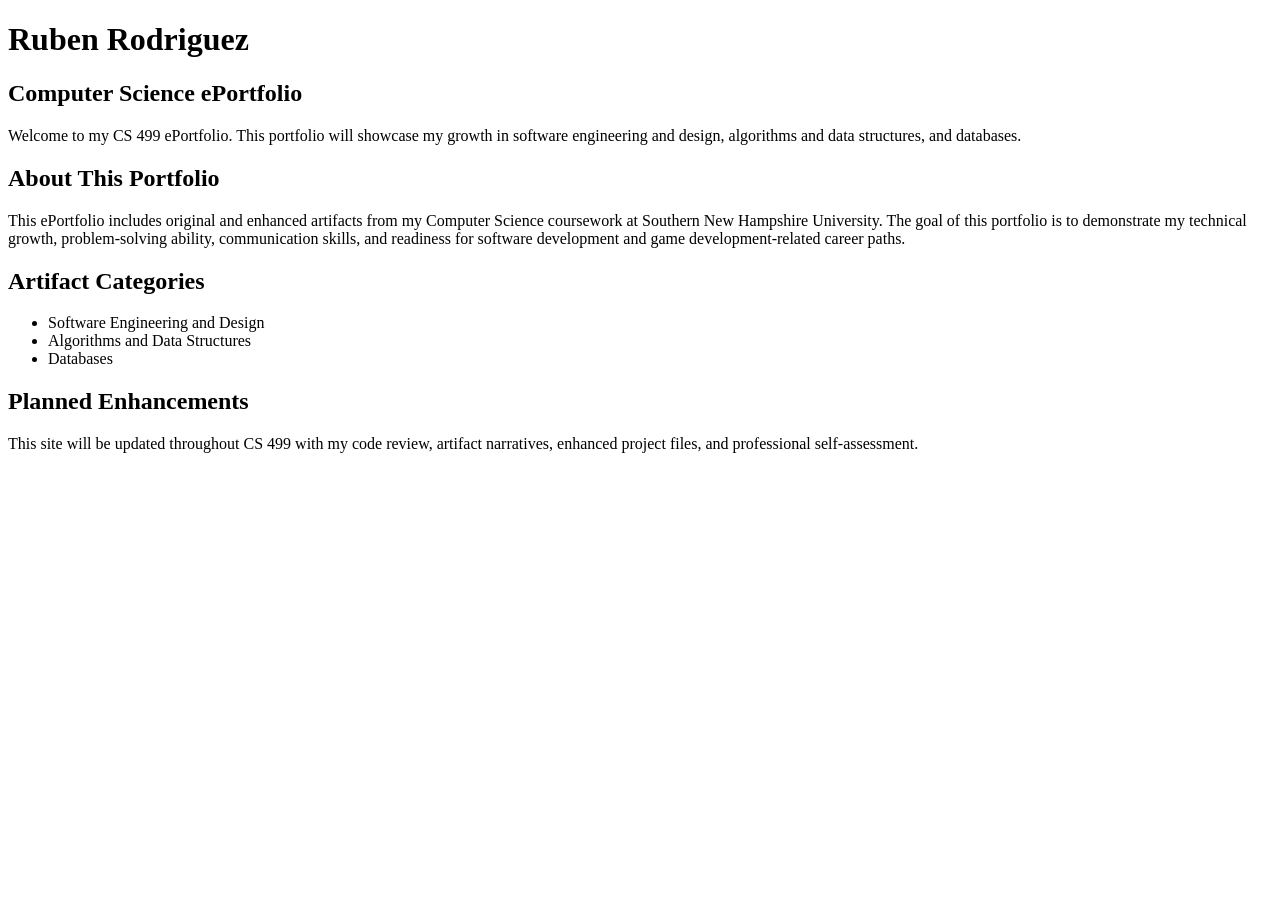
==== index.html @ 310e9d64 "Create index.html for my ePortfolio This HTML file serves as an ePortfolio, showcasing my growth in " ====
<!DOCTYPE html>
<html lang="en">
<head>
  <meta charset="UTF-8">
  <meta name="viewport" content="width=device-width, initial-scale=1.0">
  <title>Ruben Rodriguez | Computer Science ePortfolio</title>
</head>
<body>
  <header>
    <h1>Ruben Rodriguez</h1>
    <h2>Computer Science ePortfolio</h2>
    <p>
      Welcome to my CS 499 ePortfolio. This portfolio will showcase my growth in
      software engineering and design, algorithms and data structures, and databases.
    </p>
  </header>

  <main>
    <section>
      <h2>About This Portfolio</h2>
      <p>
        This ePortfolio includes original and enhanced artifacts from my Computer Science
        coursework at Southern New Hampshire University. The goal of this portfolio is to
        demonstrate my technical growth, problem-solving ability, communication skills,
        and readiness for software development and game development-related career paths.
      </p>
    </section>

    <section>
      <h2>Artifact Categories</h2>
      <ul>
        <li>Software Engineering and Design</li>
        <li>Algorithms and Data Structures</li>
        <li>Databases</li>
      </ul>
    </section>

    <section>
      <h2>Planned Enhancements</h2>
      <p>
        This site will be updated throughout CS 499 with my code review, artifact narratives,
        enhanced project files, and professional self-assessment.
      </p>
    </section>
  </main>
</body>
</html>
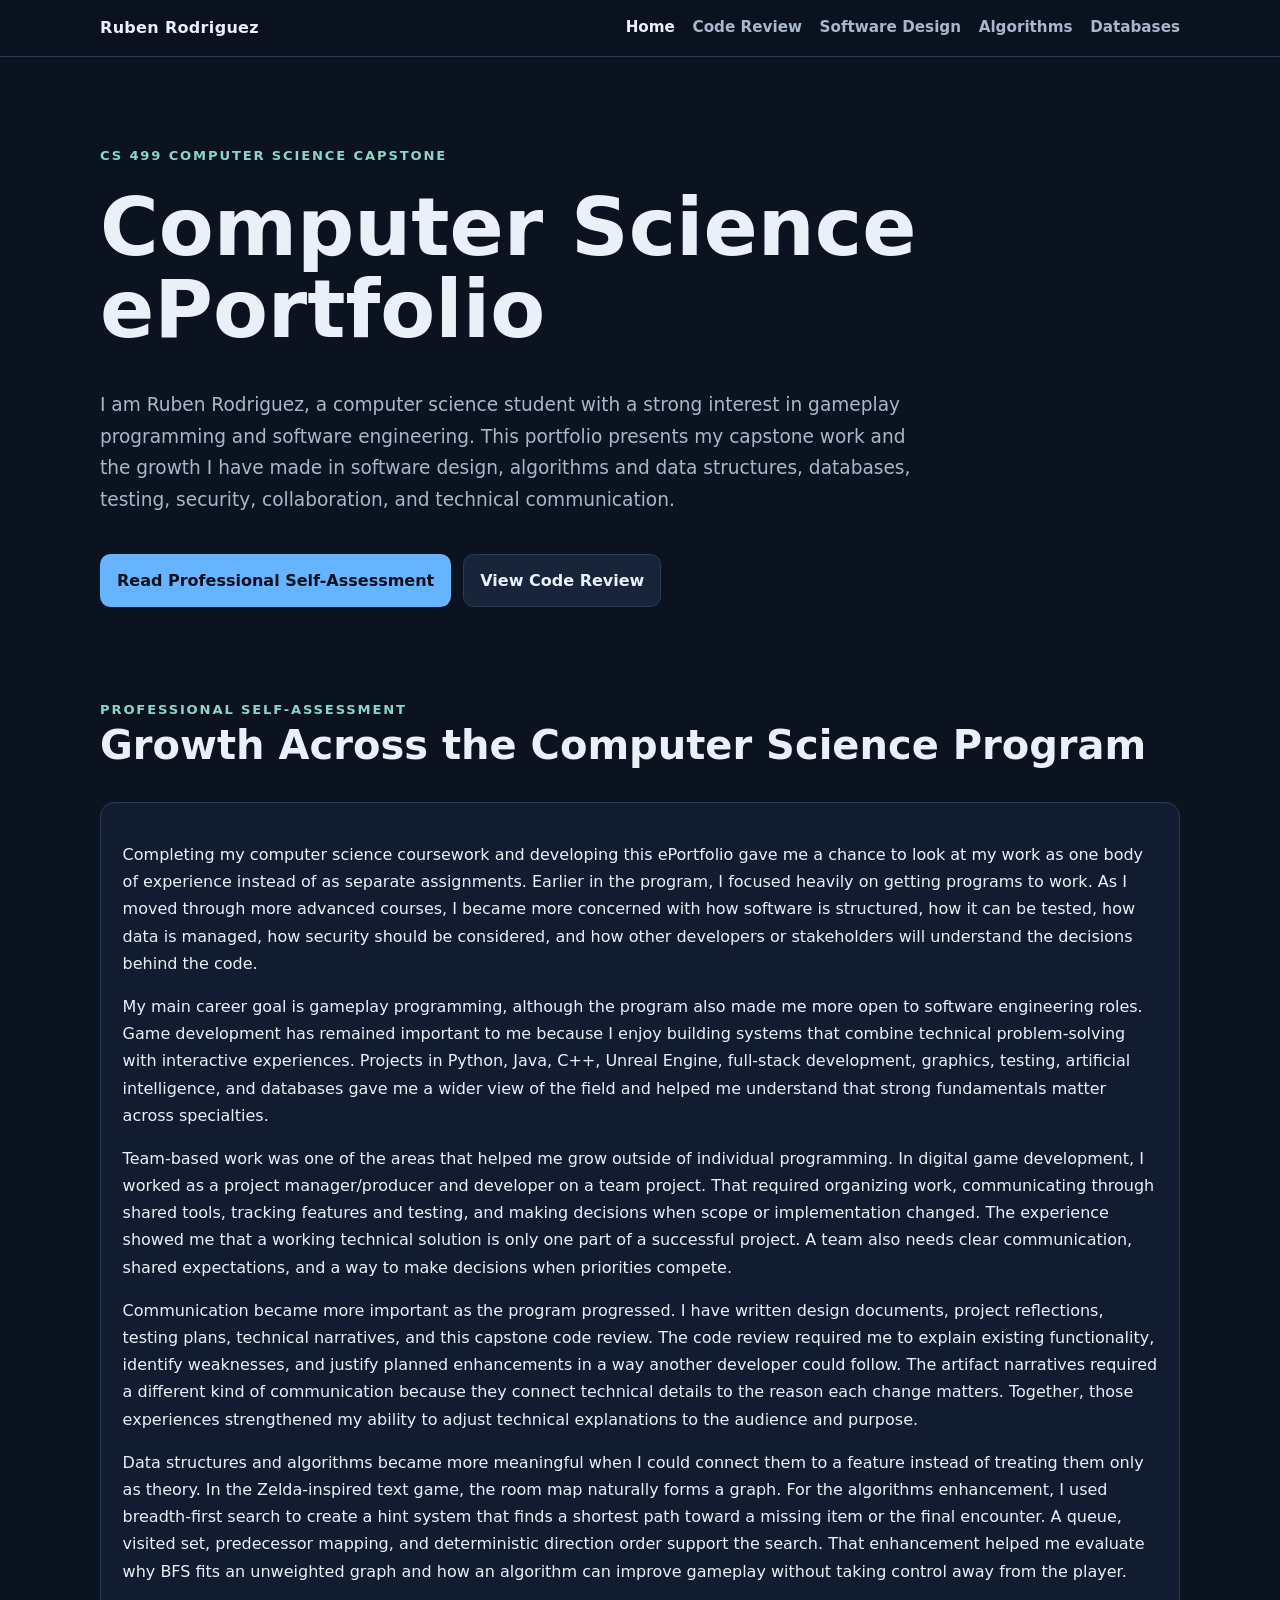
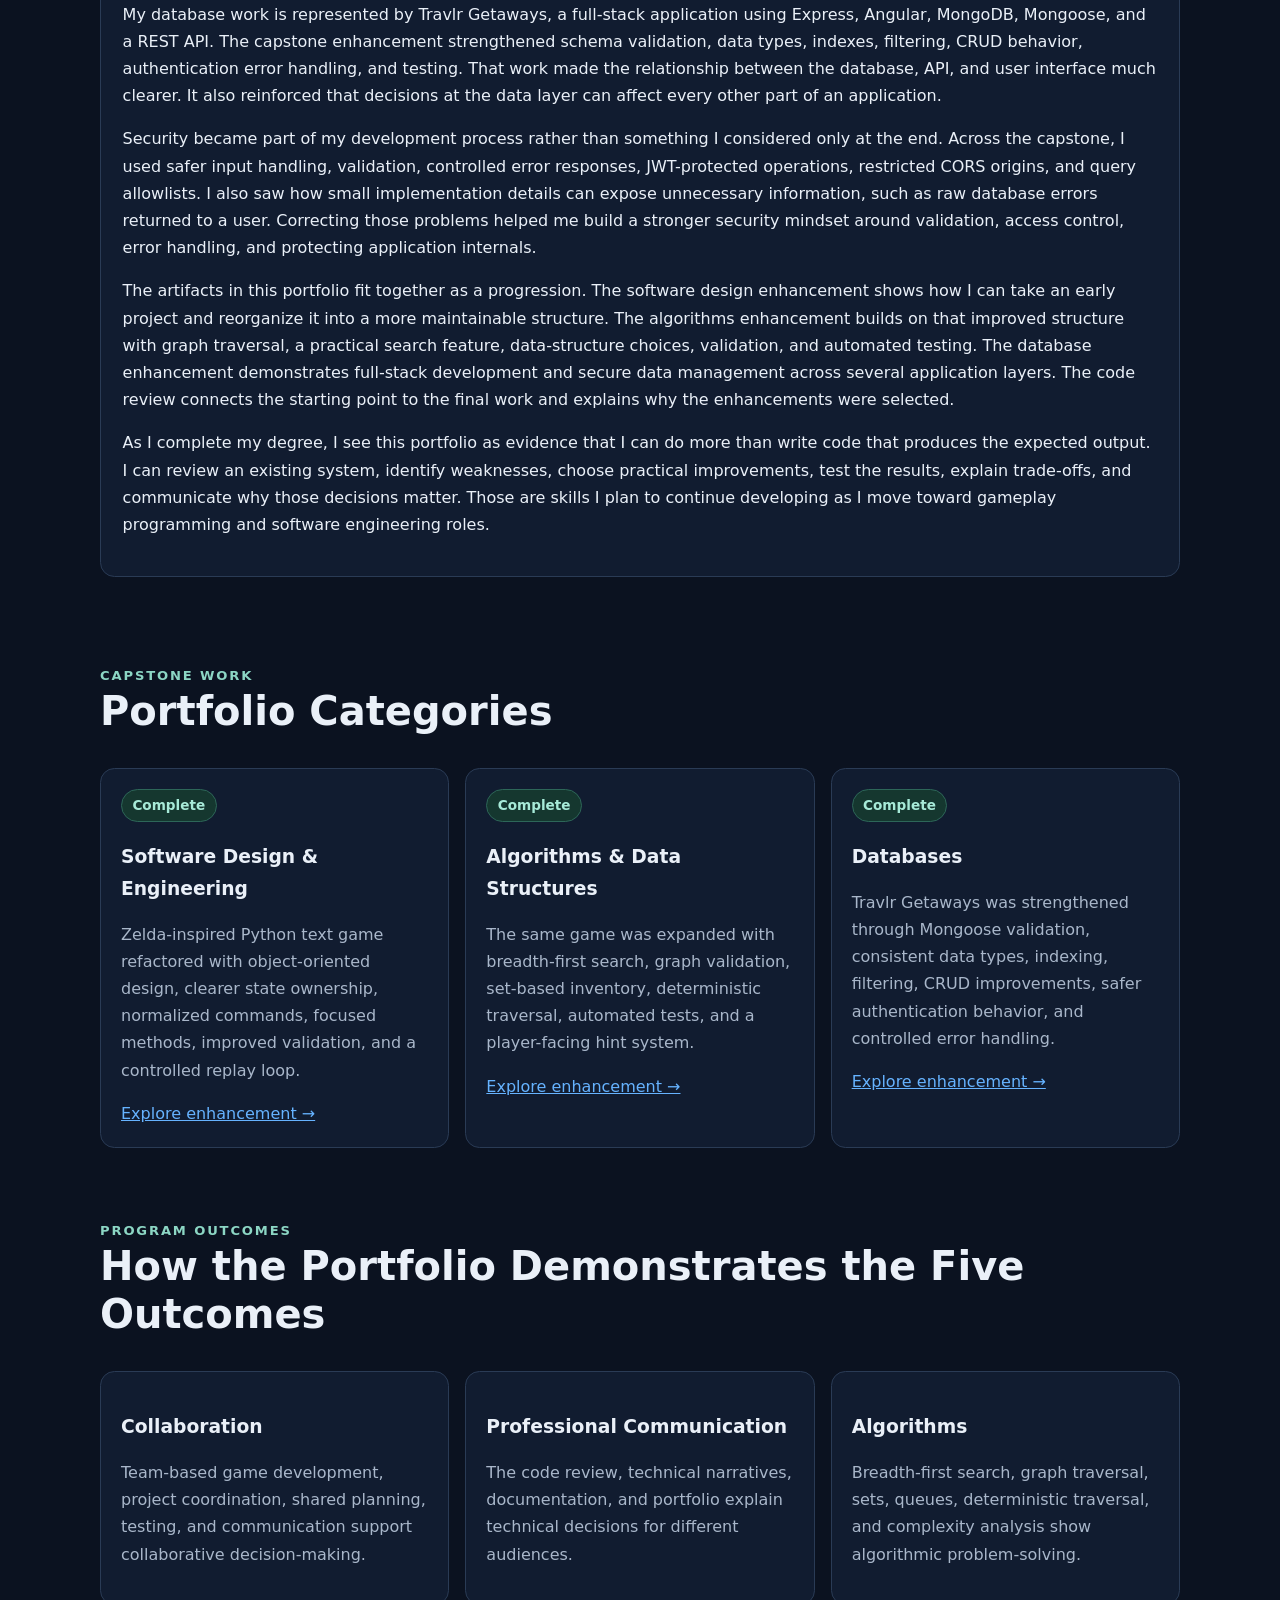
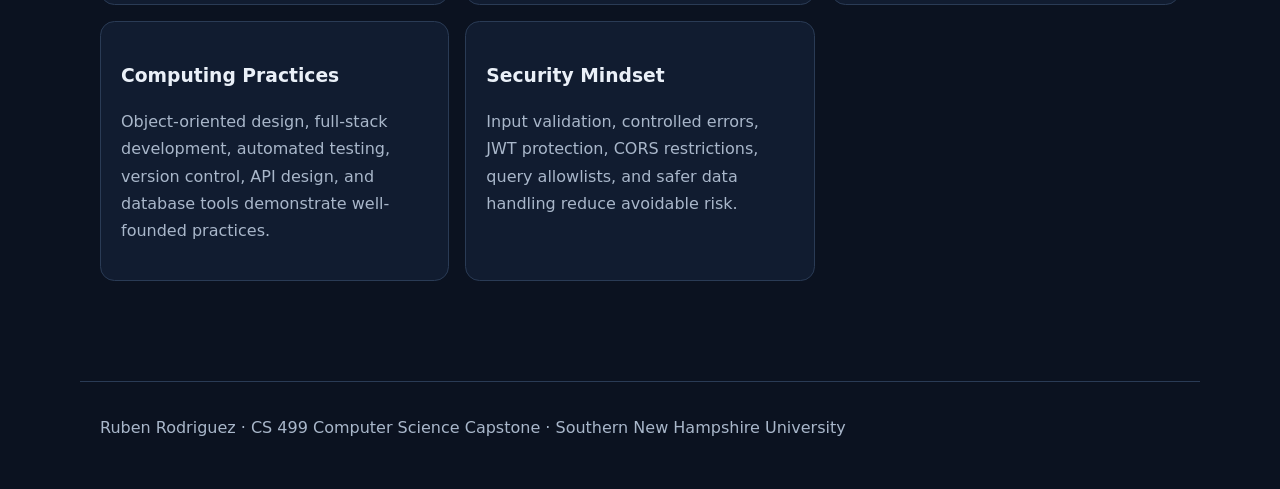
==== commit ea618ae4: "Build complete CS 499 ePortfolio homepage" ====
--- a/index.html
+++ b/index.html
@@ -1,47 +1,89 @@
-<!DOCTYPE html>
+<!doctype html>
 <html lang="en">
 <head>
-  <meta charset="UTF-8">
-  <meta name="viewport" content="width=device-width, initial-scale=1.0">
-  <title>Ruben Rodriguez | Computer Science ePortfolio</title>
+  <meta charset="utf-8">
+  <meta name="viewport" content="width=device-width, initial-scale=1">
+  <meta name="description" content="Ruben Rodriguez CS 499 Computer Science Capstone ePortfolio">
+  <title>Ruben Rodriguez | CS 499 ePortfolio</title>
+  <link rel="stylesheet" href="styles.css">
 </head>
 <body>
-  <header>
-    <h1>Ruben Rodriguez</h1>
-    <h2>Computer Science ePortfolio</h2>
-    <p>
-      Welcome to my CS 499 ePortfolio. This portfolio will showcase my growth in
-      software engineering and design, algorithms and data structures, and databases.
-    </p>
-  </header>
+<header class="site-header">
+  <nav class="nav">
+    <a class="brand" href="index.html">Ruben Rodriguez</a>
+    <div class="nav-links">
+      <a class="active" href="index.html">Home</a>
+      <a href="code-review.html">Code Review</a>
+      <a href="software-design.html">Software Design</a>
+      <a href="algorithms.html">Algorithms</a>
+      <a href="databases.html">Databases</a>
+    </div>
+  </nav>
+</header>
+<main>
+  <section class="hero">
+    <div class="eyebrow">CS 499 Computer Science Capstone</div>
+    <h1>Computer Science ePortfolio</h1>
+    <p class="lead">I am Ruben Rodriguez, a computer science student with a strong interest in gameplay programming and software engineering. This portfolio presents my capstone work and the growth I have made in software design, algorithms and data structures, databases, testing, security, collaboration, and technical communication.</p>
+    <div class="actions">
+      <a class="button primary" href="#self-assessment">Read Professional Self-Assessment</a>
+      <a class="button" href="code-review.html">View Code Review</a>
+    </div>
+  </section>
 
-  <main>
-    <section>
-      <h2>About This Portfolio</h2>
-      <p>
-        This ePortfolio includes original and enhanced artifacts from my Computer Science
-        coursework at Southern New Hampshire University. The goal of this portfolio is to
-        demonstrate my technical growth, problem-solving ability, communication skills,
-        and readiness for software development and game development-related career paths.
-      </p>
-    </section>
+  <section id="self-assessment">
+    <div class="eyebrow">Professional Self-Assessment</div>
+    <h2>Growth Across the Computer Science Program</h2>
+    <div class="content-block">
+      <p>Completing my computer science coursework and developing this ePortfolio gave me a chance to look at my work as one body of experience instead of as separate assignments. Earlier in the program, I focused heavily on getting programs to work. As I moved through more advanced courses, I became more concerned with how software is structured, how it can be tested, how data is managed, how security should be considered, and how other developers or stakeholders will understand the decisions behind the code.</p>
+      <p>My main career goal is gameplay programming, although the program also made me more open to software engineering roles. Game development has remained important to me because I enjoy building systems that combine technical problem-solving with interactive experiences. Projects in Python, Java, C++, Unreal Engine, full-stack development, graphics, testing, artificial intelligence, and databases gave me a wider view of the field and helped me understand that strong fundamentals matter across specialties.</p>
+      <p>Team-based work was one of the areas that helped me grow outside of individual programming. In digital game development, I worked as a project manager/producer and developer on a team project. That required organizing work, communicating through shared tools, tracking features and testing, and making decisions when scope or implementation changed. The experience showed me that a working technical solution is only one part of a successful project. A team also needs clear communication, shared expectations, and a way to make decisions when priorities compete.</p>
+      <p>Communication became more important as the program progressed. I have written design documents, project reflections, testing plans, technical narratives, and this capstone code review. The code review required me to explain existing functionality, identify weaknesses, and justify planned enhancements in a way another developer could follow. The artifact narratives required a different kind of communication because they connect technical details to the reason each change matters. Together, those experiences strengthened my ability to adjust technical explanations to the audience and purpose.</p>
+      <p>Data structures and algorithms became more meaningful when I could connect them to a feature instead of treating them only as theory. In the Zelda-inspired text game, the room map naturally forms a graph. For the algorithms enhancement, I used breadth-first search to create a hint system that finds a shortest path toward a missing item or the final encounter. A queue, visited set, predecessor mapping, and deterministic direction order support the search. That enhancement helped me evaluate why BFS fits an unweighted graph and how an algorithm can improve gameplay without taking control away from the player.</p>
+      <p>My database work is represented by Travlr Getaways, a full-stack application using Express, Angular, MongoDB, Mongoose, and a REST API. The capstone enhancement strengthened schema validation, data types, indexes, filtering, CRUD behavior, authentication error handling, and testing. That work made the relationship between the database, API, and user interface much clearer. It also reinforced that decisions at the data layer can affect every other part of an application.</p>
+      <p>Security became part of my development process rather than something I considered only at the end. Across the capstone, I used safer input handling, validation, controlled error responses, JWT-protected operations, restricted CORS origins, and query allowlists. I also saw how small implementation details can expose unnecessary information, such as raw database errors returned to a user. Correcting those problems helped me build a stronger security mindset around validation, access control, error handling, and protecting application internals.</p>
+      <p>The artifacts in this portfolio fit together as a progression. The software design enhancement shows how I can take an early project and reorganize it into a more maintainable structure. The algorithms enhancement builds on that improved structure with graph traversal, a practical search feature, data-structure choices, validation, and automated testing. The database enhancement demonstrates full-stack development and secure data management across several application layers. The code review connects the starting point to the final work and explains why the enhancements were selected.</p>
+      <p>As I complete my degree, I see this portfolio as evidence that I can do more than write code that produces the expected output. I can review an existing system, identify weaknesses, choose practical improvements, test the results, explain trade-offs, and communicate why those decisions matter. Those are skills I plan to continue developing as I move toward gameplay programming and software engineering roles.</p>
+    </div>
+  </section>
 
-    <section>
-      <h2>Artifact Categories</h2>
-      <ul>
-        <li>Software Engineering and Design</li>
-        <li>Algorithms and Data Structures</li>
-        <li>Databases</li>
-      </ul>
-    </section>
+  <section>
+    <div class="eyebrow">Capstone Work</div>
+    <h2>Portfolio Categories</h2>
+    <div class="card-grid">
+      <article class="card">
+        <span class="status">Complete</span>
+        <h3>Software Design &amp; Engineering</h3>
+        <p>Zelda-inspired Python text game refactored with object-oriented design, clearer state ownership, normalized commands, focused methods, improved validation, and a controlled replay loop.</p>
+        <a href="software-design.html">Explore enhancement →</a>
+      </article>
+      <article class="card">
+        <span class="status">Complete</span>
+        <h3>Algorithms &amp; Data Structures</h3>
+        <p>The same game was expanded with breadth-first search, graph validation, set-based inventory, deterministic traversal, automated tests, and a player-facing hint system.</p>
+        <a href="algorithms.html">Explore enhancement →</a>
+      </article>
+      <article class="card">
+        <span class="status">Complete</span>
+        <h3>Databases</h3>
+        <p>Travlr Getaways was strengthened through Mongoose validation, consistent data types, indexing, filtering, CRUD improvements, safer authentication behavior, and controlled error handling.</p>
+        <a href="databases.html">Explore enhancement →</a>
+      </article>
+    </div>
+  </section>
 
-    <section>
-      <h2>Planned Enhancements</h2>
-      <p>
-        This site will be updated throughout CS 499 with my code review, artifact narratives,
-        enhanced project files, and professional self-assessment.
-      </p>
-    </section>
-  </main>
+  <section>
+    <div class="eyebrow">Program Outcomes</div>
+    <h2>How the Portfolio Demonstrates the Five Outcomes</h2>
+    <div class="card-grid">
+      <article class="card"><h3>Collaboration</h3><p>Team-based game development, project coordination, shared planning, testing, and communication support collaborative decision-making.</p></article>
+      <article class="card"><h3>Professional Communication</h3><p>The code review, technical narratives, documentation, and portfolio explain technical decisions for different audiences.</p></article>
+      <article class="card"><h3>Algorithms</h3><p>Breadth-first search, graph traversal, sets, queues, deterministic traversal, and complexity analysis show algorithmic problem-solving.</p></article>
+      <article class="card"><h3>Computing Practices</h3><p>Object-oriented design, full-stack development, automated testing, version control, API design, and database tools demonstrate well-founded practices.</p></article>
+      <article class="card"><h3>Security Mindset</h3><p>Input validation, controlled errors, JWT protection, CORS restrictions, query allowlists, and safer data handling reduce avoidable risk.</p></article>
+    </div>
+  </section>
+</main>
+<footer>Ruben Rodriguez · CS 499 Computer Science Capstone · Southern New Hampshire University</footer>
 </body>
-</html>
+</html>
--- a/styles.css
+++ b/styles.css
@@ -0,0 +1,49 @@
+:root {
+  --bg: #0b1220;
+  --surface: #111c30;
+  --surface-2: #17243a;
+  --text: #eaf0f8;
+  --muted: #a9b7ca;
+  --accent: #66b3ff;
+  --accent-2: #8cd6c4;
+  --border: #2a3b55;
+  --max: 1120px;
+}
+* { box-sizing: border-box; }
+html { scroll-behavior: smooth; }
+body { margin: 0; font-family: Inter, ui-sans-serif, system-ui, -apple-system, BlinkMacSystemFont, "Segoe UI", sans-serif; background: var(--bg); color: var(--text); line-height: 1.7; }
+a { color: var(--accent); }
+a:hover { color: #9bd0ff; }
+.site-header { position: sticky; top: 0; z-index: 10; background: rgba(11,18,32,.95); border-bottom: 1px solid var(--border); backdrop-filter: blur(10px); }
+.nav { max-width: var(--max); margin: auto; display: flex; align-items: center; justify-content: space-between; gap: 1rem; padding: .9rem 1.25rem; }
+.brand { color: var(--text); text-decoration: none; font-weight: 800; letter-spacing: .02em; }
+.nav-links { display: flex; flex-wrap: wrap; gap: .75rem 1.1rem; }
+.nav-links a { text-decoration: none; color: var(--muted); font-weight: 650; font-size: .95rem; }
+.nav-links a:hover, .nav-links a.active { color: var(--text); }
+main { max-width: var(--max); margin: auto; padding: 0 1.25rem 4rem; }
+.hero { padding: 5.5rem 0 3.5rem; display: grid; gap: 1.25rem; }
+.eyebrow { text-transform: uppercase; letter-spacing: .14em; color: var(--accent-2); font-weight: 800; font-size: .82rem; }
+h1 { font-size: clamp(2.5rem, 7vw, 5rem); line-height: 1.02; margin: 0; max-width: 900px; }
+h2 { font-size: clamp(1.7rem, 4vw, 2.5rem); line-height: 1.2; margin-top: 0; }
+h3 { margin-bottom: .35rem; }
+.lead { color: var(--muted); font-size: 1.16rem; max-width: 820px; }
+.actions { display: flex; flex-wrap: wrap; gap: .75rem; }
+.button { display: inline-block; padding: .75rem 1rem; border-radius: .65rem; text-decoration: none; border: 1px solid var(--border); background: var(--surface-2); color: var(--text); font-weight: 750; }
+.button.primary { background: var(--accent); color: #08111f; border-color: transparent; }
+section { padding: 2.25rem 0; }
+.card-grid { display: grid; grid-template-columns: repeat(3, minmax(0,1fr)); gap: 1rem; }
+.card { background: var(--surface); border: 1px solid var(--border); border-radius: .9rem; padding: 1.25rem; }
+.card p { color: var(--muted); }
+.meta { color: var(--muted); font-size: .93rem; }
+.tag-list { display: flex; flex-wrap: wrap; gap: .5rem; margin-top: 1rem; }
+.tag { border: 1px solid var(--border); background: var(--surface-2); border-radius: 999px; padding: .28rem .65rem; color: var(--muted); font-size: .87rem; }
+.callout { border-left: 4px solid var(--accent-2); background: var(--surface); padding: 1rem 1.2rem; border-radius: .4rem .8rem .8rem .4rem; }
+.before-after { display: grid; grid-template-columns: 1fr 1fr; gap: 1rem; }
+.content-block { background: var(--surface); border: 1px solid var(--border); border-radius: .9rem; padding: 1.35rem; margin: 1rem 0; }
+ul, ol { padding-left: 1.35rem; }
+code { background: var(--surface-2); padding: .12rem .35rem; border-radius: .3rem; }
+pre { overflow-x: auto; background: #070d17; border: 1px solid var(--border); border-radius: .7rem; padding: 1rem; }
+footer { max-width: var(--max); margin: auto; padding: 2rem 1.25rem 3rem; color: var(--muted); border-top: 1px solid var(--border); }
+.small { font-size: .9rem; color: var(--muted); }
+.status { display: inline-block; background: #15372f; color: #a7ead8; border: 1px solid #2d6658; border-radius: 999px; padding: .25rem .65rem; font-size: .85rem; font-weight: 750; }
+@media (max-width: 820px) { .card-grid, .before-after { grid-template-columns: 1fr; } .nav { align-items: flex-start; flex-direction: column; } .hero { padding-top: 3.2rem; } }
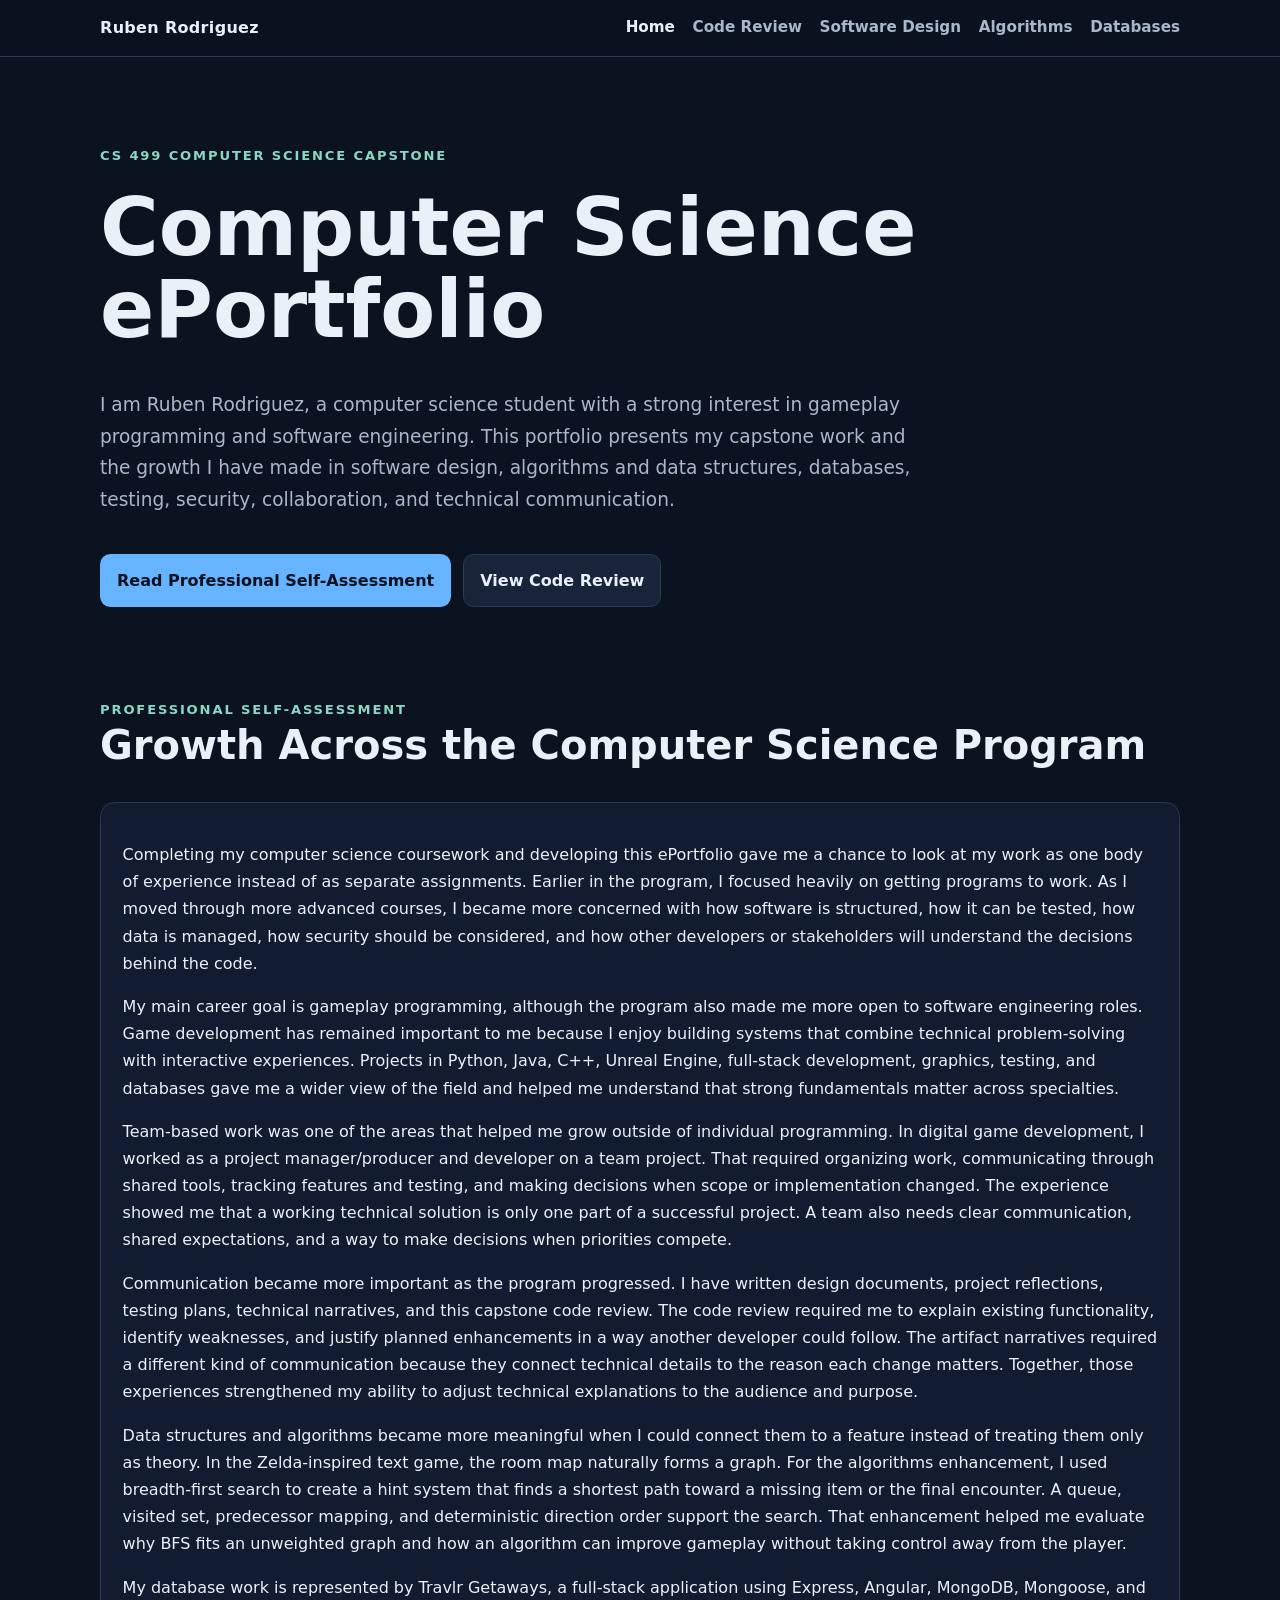
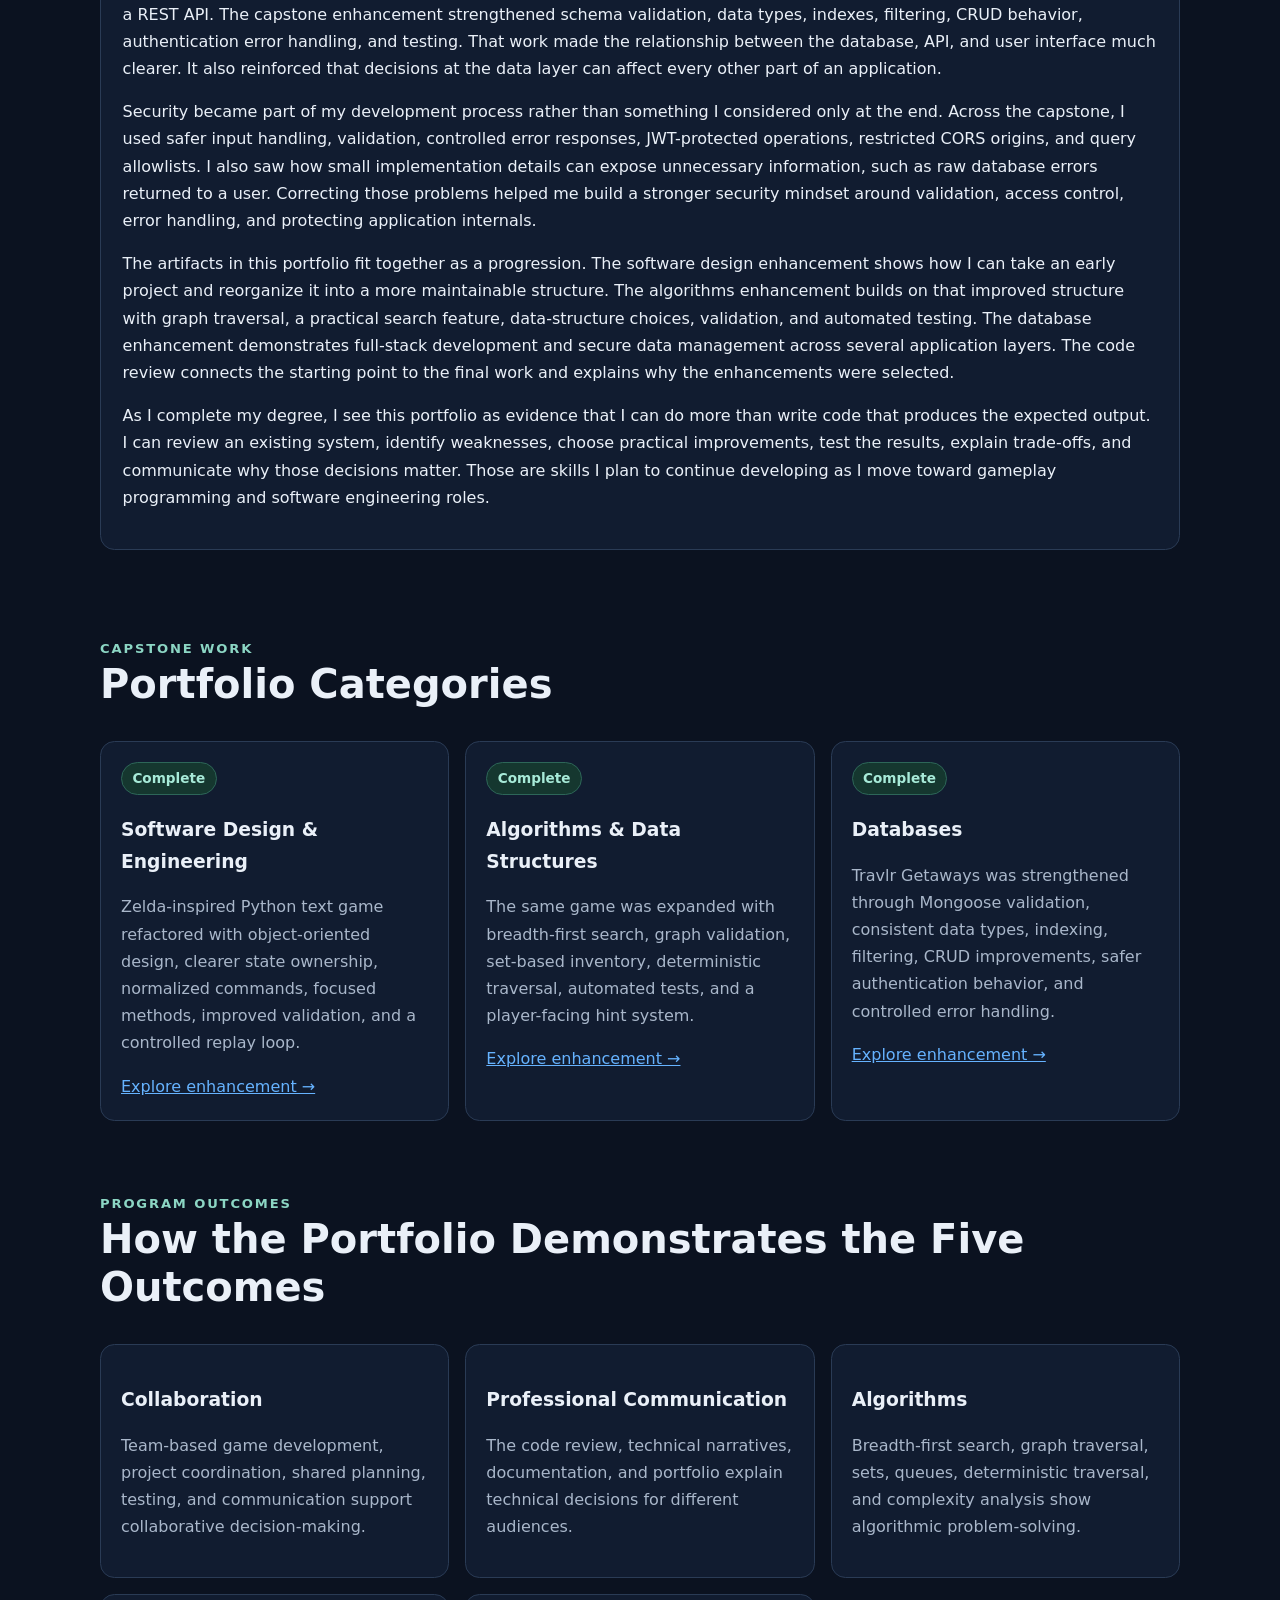
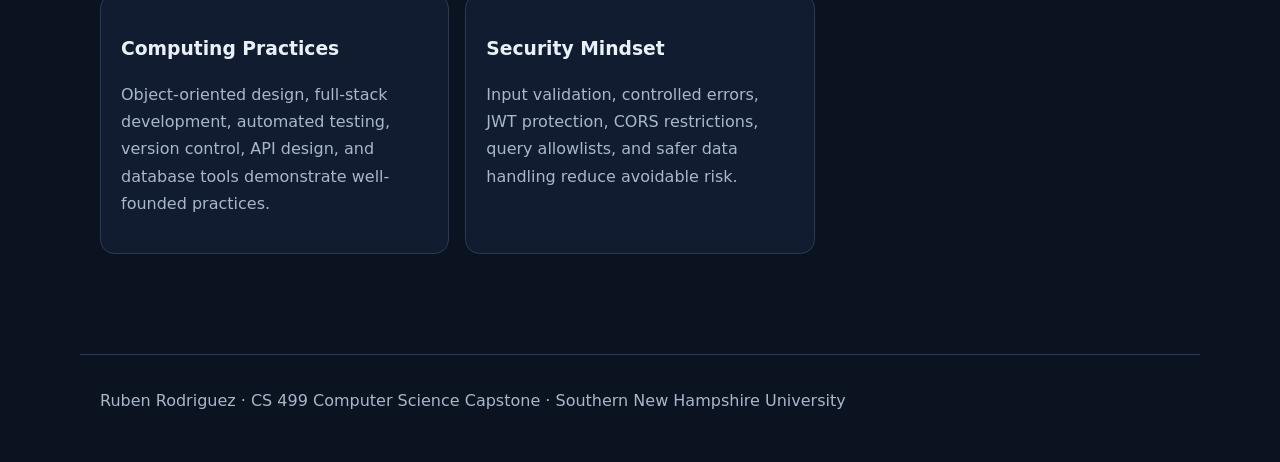
==== commit 63c9ba80: "Refine professional self-assessment wording" ====
--- a/index.html
+++ b/index.html
@@ -36,7 +36,7 @@
     <h2>Growth Across the Computer Science Program</h2>
     <div class="content-block">
       <p>Completing my computer science coursework and developing this ePortfolio gave me a chance to look at my work as one body of experience instead of as separate assignments. Earlier in the program, I focused heavily on getting programs to work. As I moved through more advanced courses, I became more concerned with how software is structured, how it can be tested, how data is managed, how security should be considered, and how other developers or stakeholders will understand the decisions behind the code.</p>
-      <p>My main career goal is gameplay programming, although the program also made me more open to software engineering roles. Game development has remained important to me because I enjoy building systems that combine technical problem-solving with interactive experiences. Projects in Python, Java, C++, Unreal Engine, full-stack development, graphics, testing, artificial intelligence, and databases gave me a wider view of the field and helped me understand that strong fundamentals matter across specialties.</p>
+      <p>My main career goal is gameplay programming, although the program also made me more open to software engineering roles. Game development has remained important to me because I enjoy building systems that combine technical problem-solving with interactive experiences. Projects in Python, Java, C++, Unreal Engine, full-stack development, graphics, testing, and databases gave me a wider view of the field and helped me understand that strong fundamentals matter across specialties.</p>
       <p>Team-based work was one of the areas that helped me grow outside of individual programming. In digital game development, I worked as a project manager/producer and developer on a team project. That required organizing work, communicating through shared tools, tracking features and testing, and making decisions when scope or implementation changed. The experience showed me that a working technical solution is only one part of a successful project. A team also needs clear communication, shared expectations, and a way to make decisions when priorities compete.</p>
       <p>Communication became more important as the program progressed. I have written design documents, project reflections, testing plans, technical narratives, and this capstone code review. The code review required me to explain existing functionality, identify weaknesses, and justify planned enhancements in a way another developer could follow. The artifact narratives required a different kind of communication because they connect technical details to the reason each change matters. Together, those experiences strengthened my ability to adjust technical explanations to the audience and purpose.</p>
       <p>Data structures and algorithms became more meaningful when I could connect them to a feature instead of treating them only as theory. In the Zelda-inspired text game, the room map naturally forms a graph. For the algorithms enhancement, I used breadth-first search to create a hint system that finds a shortest path toward a missing item or the final encounter. A queue, visited set, predecessor mapping, and deterministic direction order support the search. That enhancement helped me evaluate why BFS fits an unweighted graph and how an algorithm can improve gameplay without taking control away from the player.</p>
